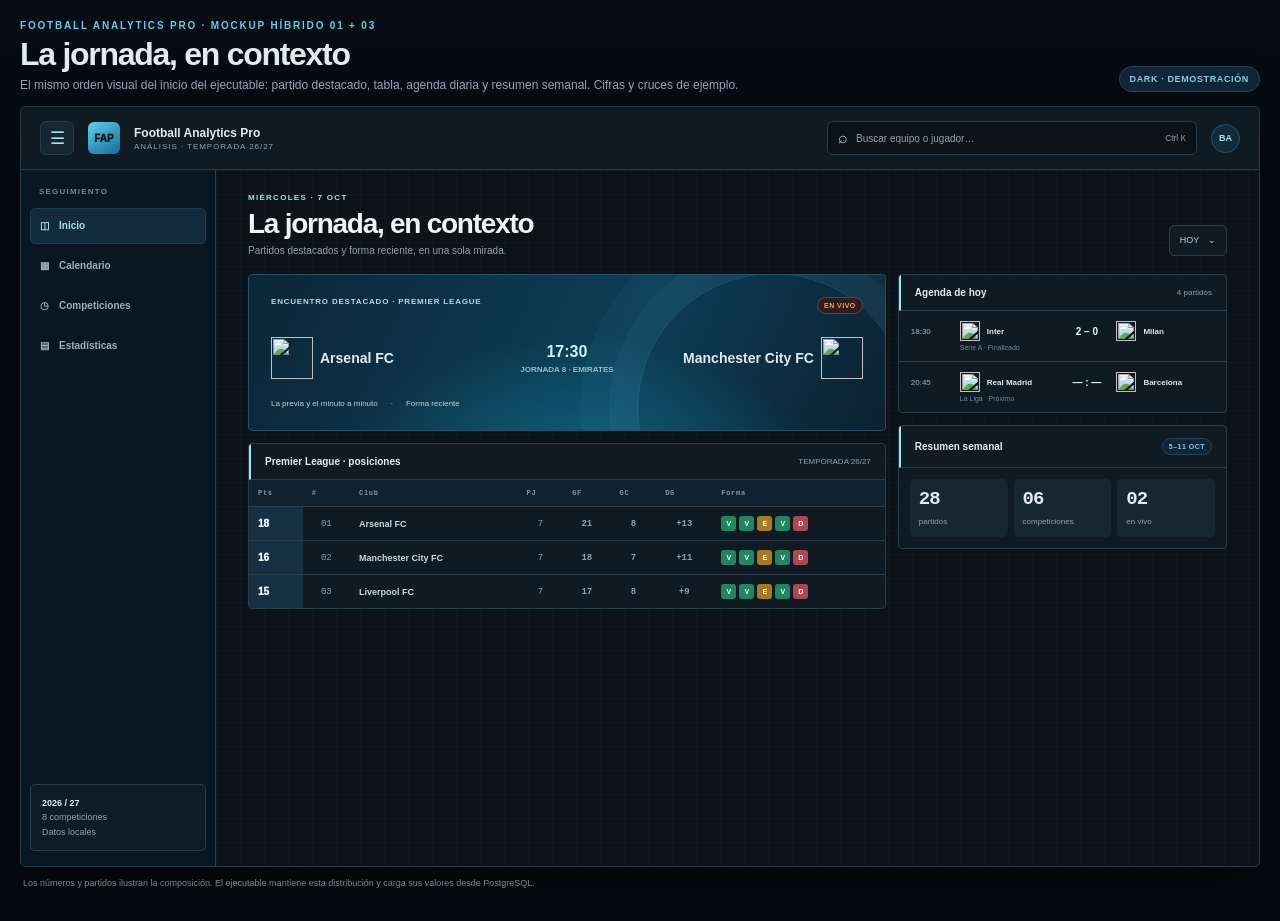
==== docs/design/mockups/hybrid/index.html @ 0a66e2d5 "Prepare Data90 project for GitHub" ====
<!doctype html>
<html lang="es">
<head>
  <meta charset="utf-8">
  <meta name="viewport" content="width=device-width,initial-scale=1">
  <meta name="theme-color" content="#0b1218">
  <title>Football Analytics Pro · Pizarra híbrida</title>
  <style>
    :root{color-scheme:dark;font-family:Inter,"Segoe UI",sans-serif;--bg:#0b1218;--surface:#101a22;--surface2:#162731;--line:#2b3d48;--cyan:#a3e3ee;--muted:#8ca2b3;--green:#54d6a0;--red:#ff777c;color:#e1ebf2}
    *{box-sizing:border-box}body{margin:0;background:#050c13;padding:20px;color:#e1ebf2}.wrap{max-width:1440px;margin:auto}.intro{display:flex;align-items:end;justify-content:space-between;gap:20px;margin:0 0 14px}.kicker{color:#5ed0e9;font-size:10px;font-weight:900;letter-spacing:.18em;text-transform:uppercase}.intro h1{margin:5px 0;font-size:clamp(22px,3vw,32px);letter-spacing:-.04em}.intro p{margin:0;color:#91a6b7;font-size:12px}.sample{flex:none;border:1px solid #244559;border-radius:99px;padding:7px 10px;background:#102638;color:#83cde0;font-size:9px;font-weight:850;letter-spacing:.07em}
    .app{min-height:760px;overflow:hidden;border:1px solid #2b3d48;border-radius:5px;background:#0b1218;box-shadow:0 24px 70px #0009}.topbar{height:63px;display:flex;align-items:center;gap:14px;padding:0 19px;background:#101a22;border-bottom:1px solid #2b3d48}.toggle{width:34px;height:34px;border:1px solid #2b3d48;border-radius:6px;color:#a3e3ee;background:#162731;font-size:17px}.brand{display:flex;align-items:center;gap:9px;min-width:218px}.mark{display:grid;place-items:center;width:32px;height:32px;border-radius:6px;background:linear-gradient(145deg,#5ed0e9,#126d9b);color:#06131b;font-size:10px;font-weight:950}.brand b{display:block;font-size:12px}.brand small{display:block;margin-top:2px;color:#8ca2b3;font-size:8px;letter-spacing:.12em}.search{display:flex;align-items:center;gap:8px;margin-left:auto;width:min(370px,35vw);height:34px;padding:0 10px;border:1px solid #2b3d48;border-radius:6px;background:#0b1218;color:#8ca2b3;font-size:10px}.search span:first-child{color:#a3e3ee;font-size:16px}.user{display:grid;place-items:center;width:29px;height:29px;border:1px solid #31536b;border-radius:50%;background:#122b3b;color:#a3e3ee;font-size:9px;font-weight:850}
    .layout{display:grid;grid-template-columns:195px minmax(0,1fr);min-height:696px}.sidebar{display:flex;flex-direction:column;gap:4px;padding:15px 9px;background:#091722;border-right:1px solid #2b3d48}.sidehead{margin:2px 9px 8px;color:#71899b;font-size:8px;font-weight:850;letter-spacing:.15em}.nav{display:flex;align-items:center;gap:10px;height:36px;padding:0 9px;border:1px solid transparent;border-radius:5px;color:#9aafbf;font-size:10px;font-weight:650}.nav.active{color:#a3e3ee;border-color:#1d4055;background:#112b3c}.season{margin-top:auto;padding:11px;border:1px solid #2b3d48;border-radius:5px;background:#0c1c29;color:#8ca2b3;font-size:9px;line-height:1.6}.season b{color:#e1ebf2}.content{min-width:0;padding:23px clamp(16px,2.5vw,34px) 30px;background-image:linear-gradient(#69c9df08 1px,transparent 1px),linear-gradient(90deg,#69c9df08 1px,transparent 1px);background-size:24px 24px}.pagehead{display:flex;align-items:end;justify-content:space-between;gap:15px;margin-bottom:18px}.date{margin-bottom:6px;color:#a3e3ee;font-size:8px;font-weight:900;letter-spacing:.16em}.pagehead h2{margin:0;color:#edf5fa;font-size:clamp(21px,2.2vw,28px);letter-spacing:-.045em}.pagehead p{margin:5px 0 0;color:#8ca2b3;font-size:10px}.filter{padding:8px 10px;border:1px solid #2b3d48;border-radius:5px;background:#101a22;color:#bed0dc;font-size:9px}
    .twocol{display:grid;grid-template-columns:minmax(0,1.55fr) minmax(235px,.8fr);gap:12px}.stack{display:grid;align-content:start;gap:12px}.hero{position:relative;overflow:hidden;padding:22px;border:1px solid #23516a;border-radius:4px;background:radial-gradient(ellipse at 52% 145%,#0e6883 0,transparent 52%),linear-gradient(115deg,#0b2638,#0d3d56 58%,#0b2131)}.hero:before{position:absolute;right:-24px;bottom:-115px;width:270px;height:270px;border:1px solid #74d8ee2d;border-radius:50%;content:"";box-shadow:0 0 0 28px #74d8ee0d,0 0 0 57px #74d8ee09}.herotop{position:relative;display:flex;justify-content:space-between;color:#b5d8e5;font-size:8px;font-weight:800;letter-spacing:.1em}.badge{display:inline-block;padding:4px 6px;border:1px solid #244559;border-radius:99px;color:#83cde0;background:#102638;font-size:7px;font-weight:800;letter-spacing:.07em}.live{color:#ff9b7d;border-color:#674235;background:#301c1a}.versus{position:relative;display:grid;grid-template-columns:1fr auto 1fr;align-items:center;gap:12px;margin:23px 0 20px}.club{display:flex;align-items:center;gap:7px;min-width:0;color:#e1ebf2;font-size:14px;font-weight:760}.club.right{flex-direction:row-reverse;text-align:right}.club img{width:42px;height:42px;object-fit:contain;flex:none}.clock{text-align:center;color:#d4f4fb;font-size:16px;font-weight:900}.clock small{display:block;margin-top:4px;color:#91bdce;font-size:8px;font-weight:600}.herobottom{position:relative;display:flex;gap:13px;color:#bad5df;font-size:8px}.card{overflow:hidden;border:1px solid #2b3d48;border-radius:4px;background:#101a22}.cardhead{display:flex;align-items:center;justify-content:space-between;gap:10px;padding:12px 14px;border-left:2px solid #a3e3ee;border-bottom:1px solid #2b3d48}.cardhead b{font-size:10px}.meta{color:#8ca2b3;font-size:8px}.table{width:100%;border-collapse:collapse;font-size:9px}.table th{padding:9px;color:#8298a9;background:#102230;font-family:Consolas,monospace;font-size:7px;font-weight:850;letter-spacing:.1em;text-align:left}.table td{padding:9px;border-top:1px solid #2b3d48;color:#cad7e0}.table td.center{color:#8ca2b3;text-align:center;font-family:Consolas,monospace}.table td.pts{color:#effbff;background:#143042;font-size:10px;font-weight:950}.table .clubname{font-size:9px;font-weight:760}.table .gf{color:#54d6a0;font-weight:800}.table .gc{color:#ff777c;font-weight:800}.table .gd0{color:#edf4f8;font-weight:800}.table .gdp{color:#54d6a0;font-weight:850}.table .gdn{color:#ff777c;font-weight:850}.form{display:flex;gap:3px}.form i{display:grid;place-items:center;width:15px;height:15px;border-radius:3px;color:#fff;font-size:7px;font-style:normal;font-weight:900}.win{background:#21865f}.draw{background:#a47b22}.loss{background:#ae4653}
    .fixture{display:grid;grid-template-columns:42px minmax(0,1fr) 45px minmax(0,1fr);align-items:center;gap:7px;padding:10px 12px;border-bottom:1px solid #2b3d48}.fixture:last-child{border-bottom:0}.time{color:#a4b5c2;font-size:8px;font-variant-numeric:tabular-nums}.score{color:#e5f3fa;font-size:10px;font-weight:900;text-align:center}.fixture .club{font-size:8px}.fixture .club img{width:20px;height:20px}.comp{grid-column:2/-1;margin-top:-4px;color:#71899a;font-size:7px}.stats{display:grid;grid-template-columns:repeat(3,1fr);gap:6px;padding:11px}.stat{padding:9px;border-radius:5px;background:#162731}.stat b{display:block;font-family:Consolas,monospace;font-size:19px;letter-spacing:-.05em}.stat span{color:#8ca2b3;font-size:8px}.footer{margin:10px 3px;color:#73899a;font-size:9px;line-height:1.5}
    @media(max-width:850px){body{padding:10px}.layout{grid-template-columns:1fr}.sidebar{display:none}.twocol{grid-template-columns:1fr}.content{padding:18px 12px 24px}.brand{min-width:0}.search{width:auto;flex:1}.user{display:none}}
    @media(max-width:520px){.intro{display:block}.sample{display:inline-block;margin-top:9px}.brand small{display:none}.brand b{font-size:10px}.topbar{height:55px;padding:0 10px;gap:8px}.mark{width:29px;height:29px}.pagehead{align-items:start}.filter{max-width:120px}.versus .club{font-size:9px}.versus .club img{width:30px;height:30px}.hero{padding:15px}.table th,.table td{padding:7px 5px}.table{font-size:8px}.fixture{grid-template-columns:36px minmax(0,1fr) 38px minmax(0,1fr);gap:4px;padding:9px 7px}}
  </style>
</head>
<body><div class="wrap">
  <header class="intro"><div><div class="kicker">Football Analytics Pro · mockup híbrido 01 + 03</div><h1>La jornada, en contexto</h1><p>El mismo orden visual del inicio del ejecutable: partido destacado, tabla, agenda diaria y resumen semanal. Cifras y cruces de ejemplo.</p></div><span class="sample">DARK · DEMOSTRACIÓN</span></header>
  <section class="app">
    <header class="topbar"><button class="toggle">☰</button><span class="mark">FAP</span><div class="brand"><span><b>Football Analytics Pro</b><small>ANÁLISIS · TEMPORADA 26/27</small></span></div><div class="search"><span>⌕</span><span>Buscar equipo o jugador…</span><small style="margin-left:auto">Ctrl K</small></div><span class="user">BA</span></header>
    <div class="layout"><aside class="sidebar"><div class="sidehead">SEGUIMIENTO</div><div class="nav active">◫　Inicio</div><div class="nav">▦　Calendario</div><div class="nav">◷　Competiciones</div><div class="nav">▤　Estadísticas</div><div class="season"><b>2026 / 27</b><br>8 competiciones<br>Datos locales</div></aside>
      <main class="content"><header class="pagehead"><div><div class="date">MIÉRCOLES · 7 OCT</div><h2>La jornada, en contexto</h2><p>Partidos destacados y forma reciente, en una sola mirada.</p></div><button class="filter">HOY　⌄</button></header>
        <div class="twocol"><div class="stack">
          <section class="hero"><div class="herotop"><span>ENCUENTRO DESTACADO · PREMIER LEAGUE</span><span class="badge live">EN VIVO</span></div><div class="versus"><span class="club"><img src="https://crests.football-data.org/57.png" alt=""><span>Arsenal FC</span></span><div class="clock">17:30<small>JORNADA 8 · EMIRATES</small></div><span class="club right"><img src="https://crests.football-data.org/65.png" alt=""><span>Manchester City FC</span></span></div><div class="herobottom"><span>La previa y el minuto a minuto</span><span>·</span><span>Forma reciente</span></div></section>
          <section class="card"><div class="cardhead"><b>Premier League · posiciones</b><span class="meta">TEMPORADA 26/27</span></div><table class="table"><thead><tr><th>Pts</th><th>#</th><th>Club</th><th>PJ</th><th>GF</th><th>GC</th><th>DG</th><th>Forma</th></tr></thead><tbody>
            <tr><td class="pts">18</td><td class="center">01</td><td class="clubname">Arsenal FC</td><td class="center">7</td><td class="center gf">21</td><td class="center gc">8</td><td class="center gdp">+13</td><td><span class="form"><i class="win">V</i><i class="win">V</i><i class="draw">E</i><i class="win">V</i><i class="loss">D</i></span></td></tr>
            <tr><td class="pts">16</td><td class="center">02</td><td class="clubname">Manchester City FC</td><td class="center">7</td><td class="center gf">18</td><td class="center gc">7</td><td class="center gdp">+11</td><td><span class="form"><i class="win">V</i><i class="win">V</i><i class="draw">E</i><i class="win">V</i><i class="loss">D</i></span></td></tr>
            <tr><td class="pts">15</td><td class="center">03</td><td class="clubname">Liverpool FC</td><td class="center">7</td><td class="center gf">17</td><td class="center gc">8</td><td class="center gdp">+9</td><td><span class="form"><i class="win">V</i><i class="win">V</i><i class="draw">E</i><i class="win">V</i><i class="loss">D</i></span></td></tr>
          </tbody></table></section>
        </div><aside class="stack">
          <section class="card"><div class="cardhead"><b>Agenda de hoy</b><span class="meta">4 partidos</span></div>
            <div class="fixture"><span class="time">18:30</span><span class="club"><img src="https://crests.football-data.org/108.png" alt=""><span>Inter</span></span><span class="score">2 – 0</span><span class="club"><img src="https://crests.football-data.org/98.png" alt=""><span>Milan</span></span><span class="comp">Serie A · Finalizado</span></div>
            <div class="fixture"><span class="time">20:45</span><span class="club"><img src="https://crests.football-data.org/86.png" alt=""><span>Real Madrid</span></span><span class="score">— : —</span><span class="club"><img src="https://upload.wikimedia.org/wikipedia/en/thumb/4/47/FC_Barcelona_%28crest%29.svg/960px-FC_Barcelona_%28crest%29.svg.png" alt=""><span>Barcelona</span></span><span class="comp">La Liga · Próximo</span></div>
          </section>
          <section class="card"><div class="cardhead"><b>Resumen semanal</b><span class="badge">5–11 OCT</span></div><div class="stats"><div class="stat"><b>28</b><span>partidos</span></div><div class="stat"><b>06</b><span>competiciones</span></div><div class="stat"><b>02</b><span>en vivo</span></div></div></section>
        </aside></div>
      </main>
    </div>
  </section>
  <p class="footer">Los números y partidos ilustran la composición. El ejecutable mantiene esta distribución y carga sus valores desde PostgreSQL.</p>
</div></body></html>
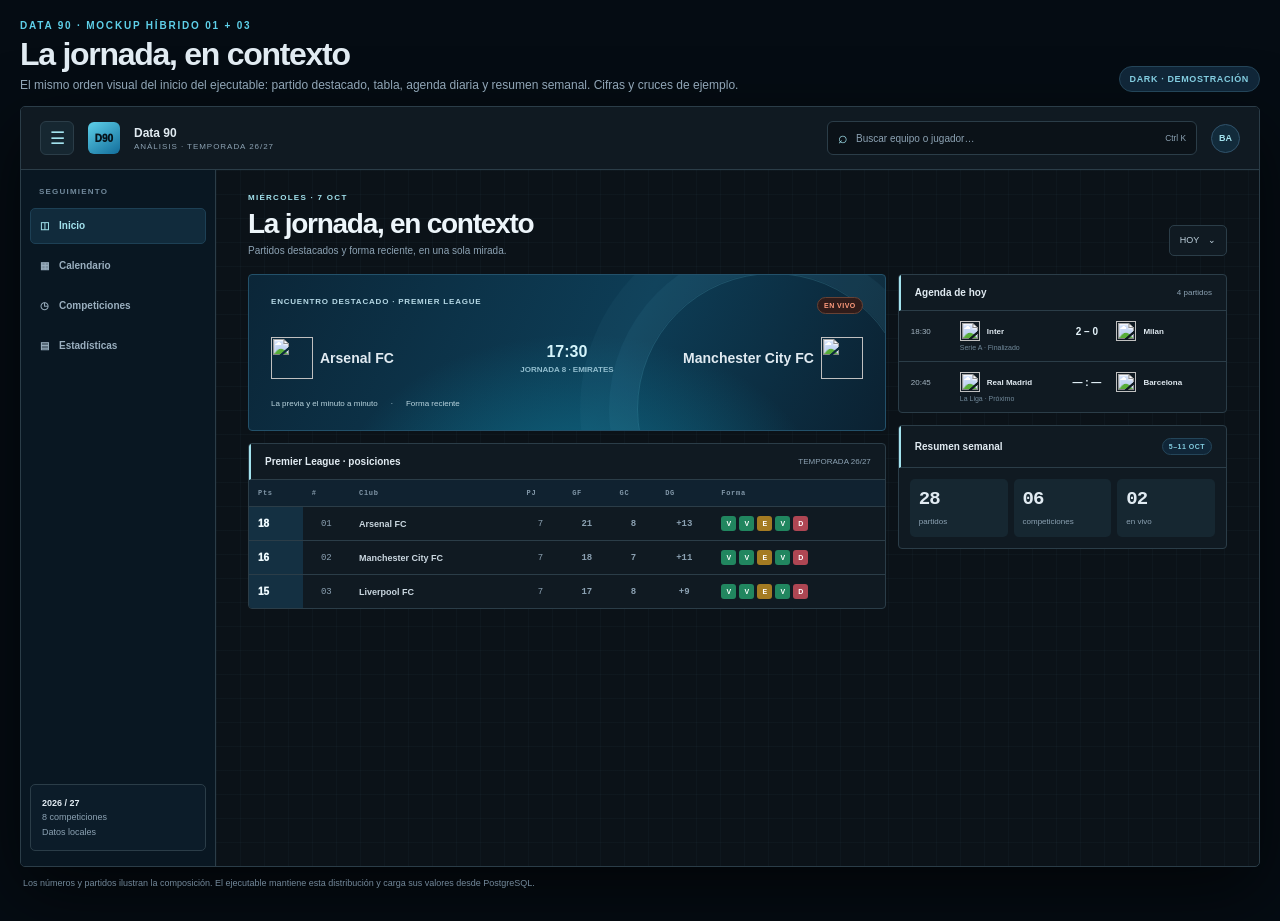
==== commit 168e746b: "Rebrand repository as Data 90" ====
--- a/docs/design/mockups/hybrid/index.html
+++ b/docs/design/mockups/hybrid/index.html
@@ -4,7 +4,7 @@
   <meta charset="utf-8">
   <meta name="viewport" content="width=device-width,initial-scale=1">
   <meta name="theme-color" content="#0b1218">
-  <title>Football Analytics Pro · Pizarra híbrida</title>
+  <title>Data 90 · Pizarra híbrida</title>
   <style>
     :root{color-scheme:dark;font-family:Inter,"Segoe UI",sans-serif;--bg:#0b1218;--surface:#101a22;--surface2:#162731;--line:#2b3d48;--cyan:#a3e3ee;--muted:#8ca2b3;--green:#54d6a0;--red:#ff777c;color:#e1ebf2}
     *{box-sizing:border-box}body{margin:0;background:#050c13;padding:20px;color:#e1ebf2}.wrap{max-width:1440px;margin:auto}.intro{display:flex;align-items:end;justify-content:space-between;gap:20px;margin:0 0 14px}.kicker{color:#5ed0e9;font-size:10px;font-weight:900;letter-spacing:.18em;text-transform:uppercase}.intro h1{margin:5px 0;font-size:clamp(22px,3vw,32px);letter-spacing:-.04em}.intro p{margin:0;color:#91a6b7;font-size:12px}.sample{flex:none;border:1px solid #244559;border-radius:99px;padding:7px 10px;background:#102638;color:#83cde0;font-size:9px;font-weight:850;letter-spacing:.07em}
@@ -17,9 +17,9 @@
   </style>
 </head>
 <body><div class="wrap">
-  <header class="intro"><div><div class="kicker">Football Analytics Pro · mockup híbrido 01 + 03</div><h1>La jornada, en contexto</h1><p>El mismo orden visual del inicio del ejecutable: partido destacado, tabla, agenda diaria y resumen semanal. Cifras y cruces de ejemplo.</p></div><span class="sample">DARK · DEMOSTRACIÓN</span></header>
+  <header class="intro"><div><div class="kicker">Data 90 · mockup híbrido 01 + 03</div><h1>La jornada, en contexto</h1><p>El mismo orden visual del inicio del ejecutable: partido destacado, tabla, agenda diaria y resumen semanal. Cifras y cruces de ejemplo.</p></div><span class="sample">DARK · DEMOSTRACIÓN</span></header>
   <section class="app">
-    <header class="topbar"><button class="toggle">☰</button><span class="mark">FAP</span><div class="brand"><span><b>Football Analytics Pro</b><small>ANÁLISIS · TEMPORADA 26/27</small></span></div><div class="search"><span>⌕</span><span>Buscar equipo o jugador…</span><small style="margin-left:auto">Ctrl K</small></div><span class="user">BA</span></header>
+    <header class="topbar"><button class="toggle">☰</button><span class="mark">D90</span><div class="brand"><span><b>Data 90</b><small>ANÁLISIS · TEMPORADA 26/27</small></span></div><div class="search"><span>⌕</span><span>Buscar equipo o jugador…</span><small style="margin-left:auto">Ctrl K</small></div><span class="user">BA</span></header>
     <div class="layout"><aside class="sidebar"><div class="sidehead">SEGUIMIENTO</div><div class="nav active">◫　Inicio</div><div class="nav">▦　Calendario</div><div class="nav">◷　Competiciones</div><div class="nav">▤　Estadísticas</div><div class="season"><b>2026 / 27</b><br>8 competiciones<br>Datos locales</div></aside>
       <main class="content"><header class="pagehead"><div><div class="date">MIÉRCOLES · 7 OCT</div><h2>La jornada, en contexto</h2><p>Partidos destacados y forma reciente, en una sola mirada.</p></div><button class="filter">HOY　⌄</button></header>
         <div class="twocol"><div class="stack">
